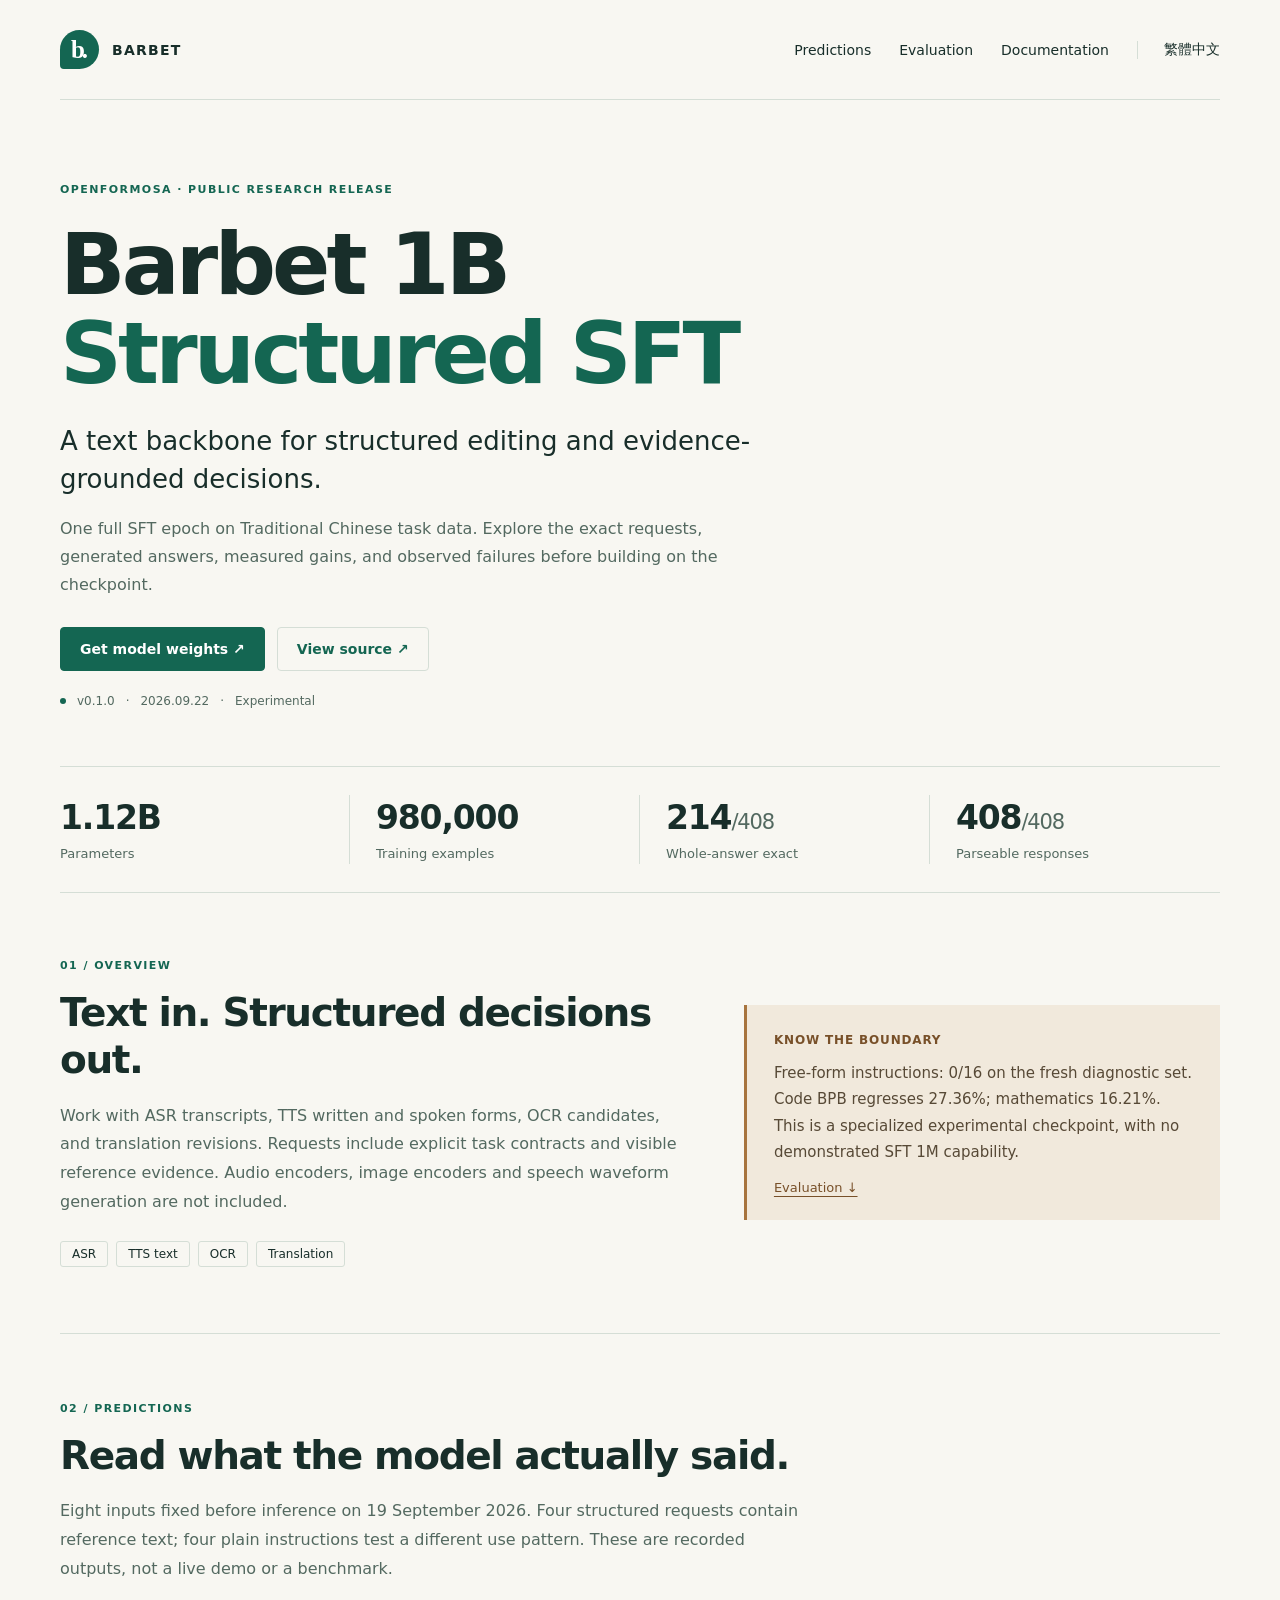
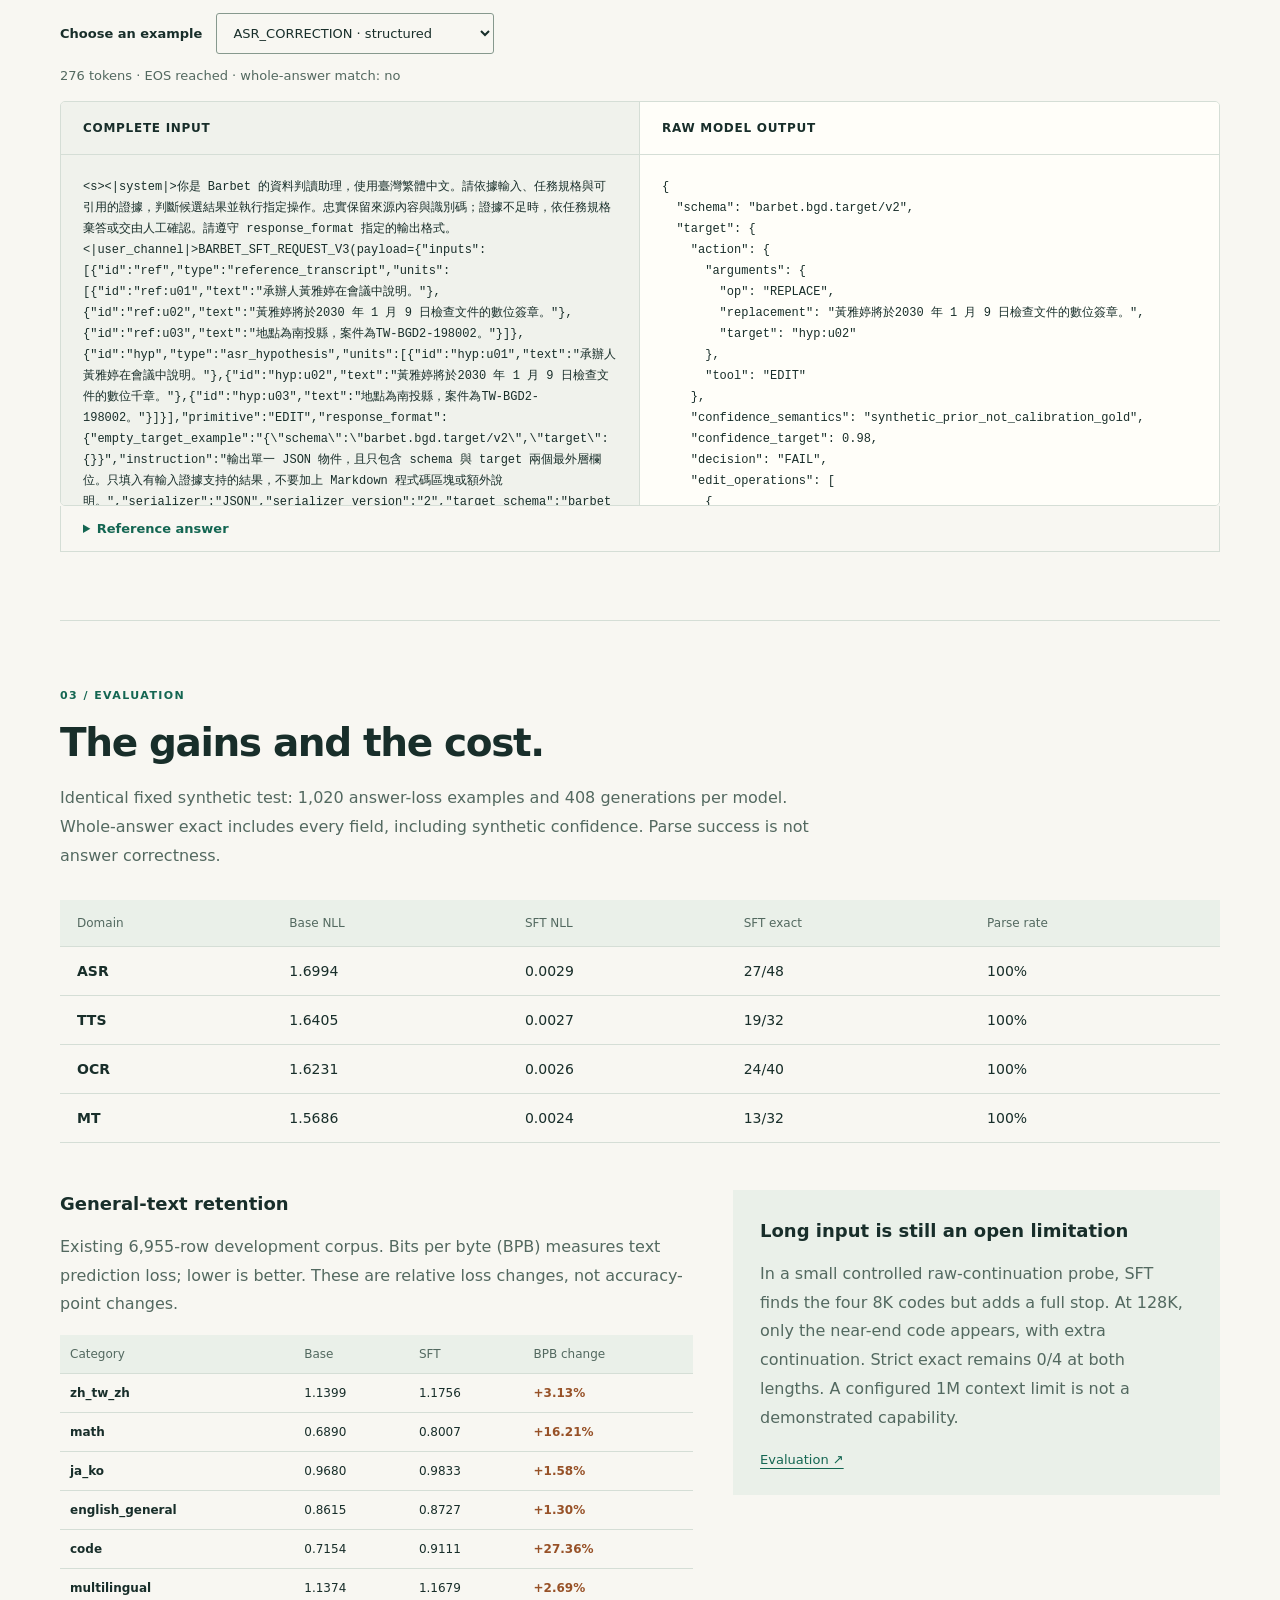
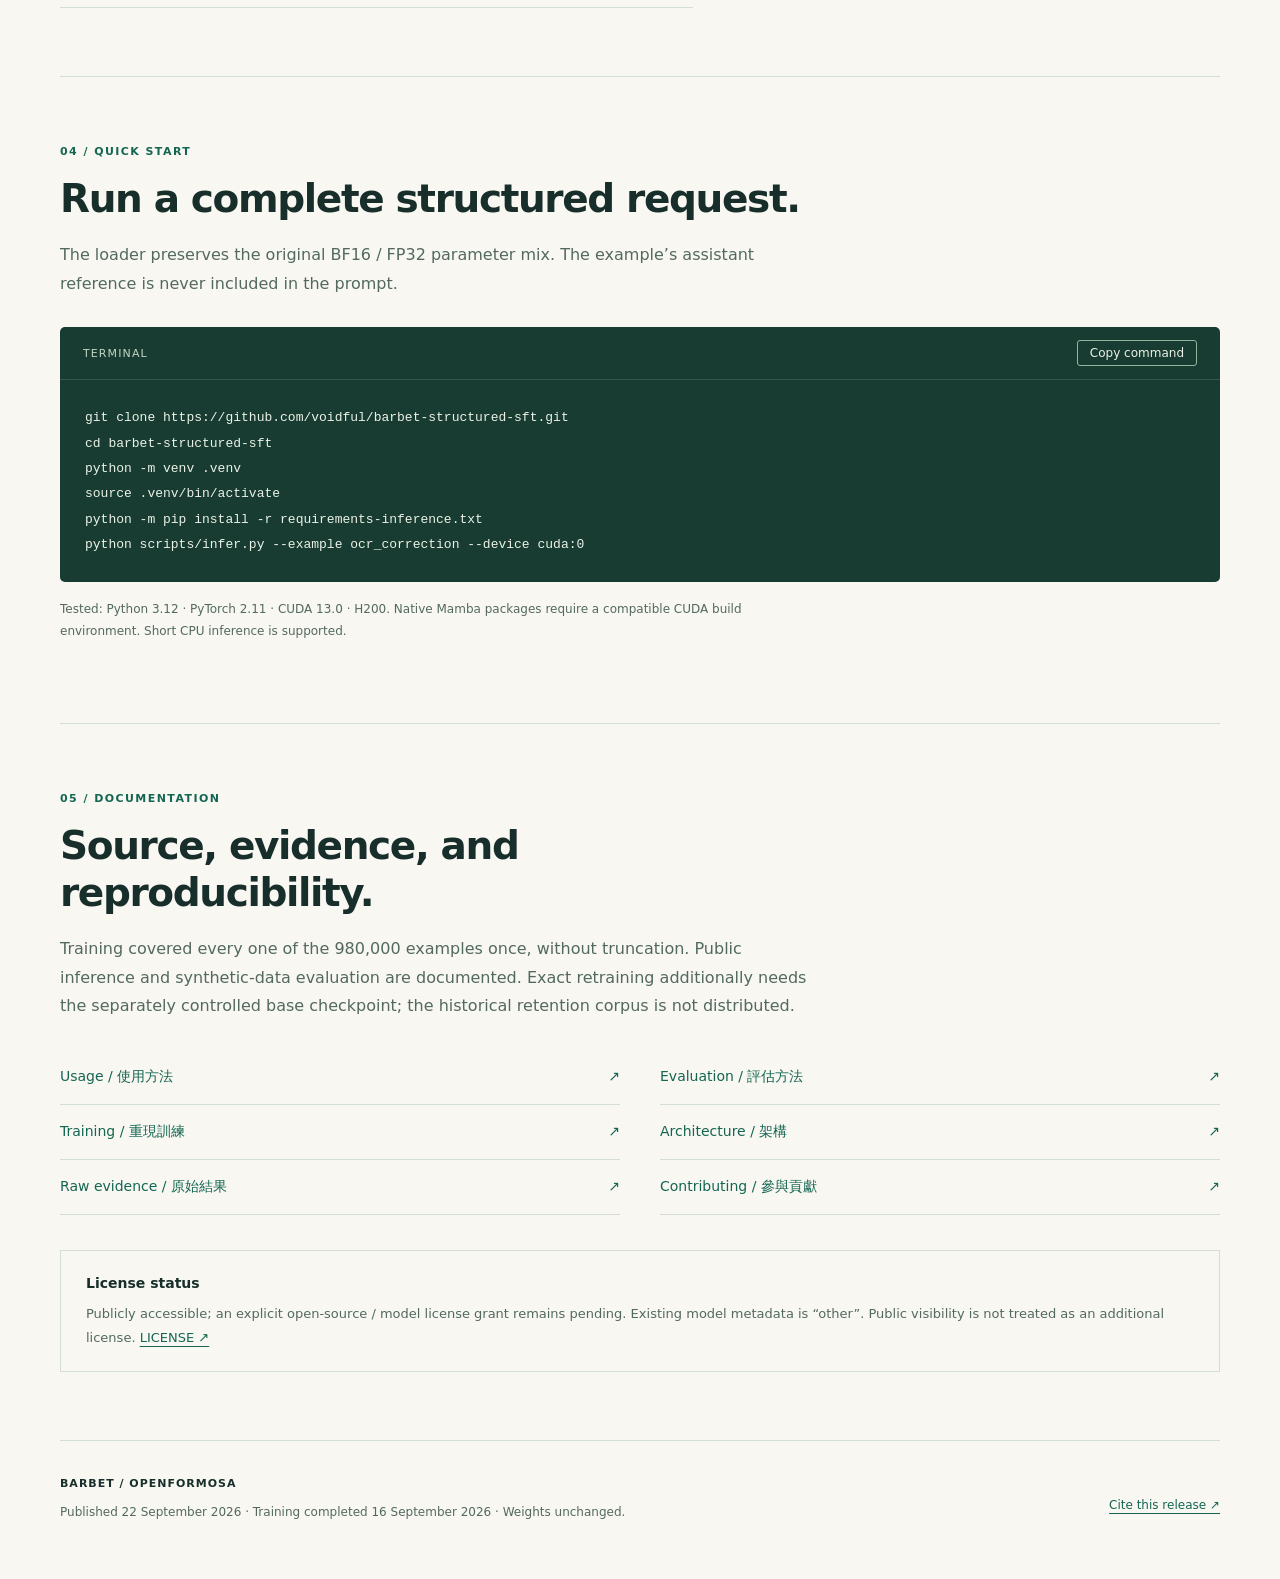
==== site/index.html @ 78b5739a "Publish Barbet 1B Structured SFT source, examples and documentation" ====
<!doctype html>
<html lang="en"><head><meta charset="utf-8"><meta name="viewport" content="width=device-width,initial-scale=1">
<title>Barbet 1B Structured SFT — OpenFormosa</title><meta name="description" content="A text backbone for structured editing and evidence-grounded decisions.">
<meta name="color-scheme" content="light"><link rel="icon" href="favicon.svg" type="image/svg+xml"><link rel="stylesheet" href="style.css">
<script src="data.js" defer></script><script src="app.js" defer></script></head><body data-language="en">
<a class="skip" href="#main">Skip to content</a><header><a class="brand" href="index.html"><span class="mark" aria-hidden="true">b.</span> BARBET</a>
<nav aria-label="Main"><a href="#examples">Predictions</a><a href="#evaluation">Evaluation</a><a href="#docs">Documentation</a><a class="language" href="zh.html">繁體中文</a></nav></header>
<main id="main"><section class="hero"><div class="eyebrow">OPENFORMOSA · PUBLIC RESEARCH RELEASE</div><h1>Barbet 1B<br><span>Structured SFT</span></h1><p class="subtitle">A text backbone for structured editing and evidence-grounded decisions.</p><p class="intro">One full SFT epoch on Traditional Chinese task data. Explore the exact requests, generated answers, measured gains, and observed failures before building on the checkpoint.</p><div class="actions"><a class="button primary" href="https://huggingface.co/OpenFormosa/barbet-1b-structured-sft">Get model weights ↗</a><a class="button" href="https://github.com/voidful/barbet-structured-sft">View source ↗</a></div><div class="release"><span class="dot"></span> v0.1.0 <span>·</span> 2026.09.22 <span>·</span> Experimental</div></section>
<section class="stats" aria-label="Model facts"><div><strong>1.12B</strong><span>Parameters</span></div><div><strong>980,000</strong><span>Training examples</span></div><div><strong>214<span>/408</span></strong><span>Whole-answer exact</span></div><div><strong>408<span>/408</span></strong><span>Parseable responses</span></div></section>
<section class="scope two"><div><div class="eyebrow">01 / Overview</div><h2>Text in. Structured decisions out.</h2><p>Work with ASR transcripts, TTS written and spoken forms, OCR candidates, and translation revisions. Requests include explicit task contracts and visible reference evidence. Audio encoders, image encoders and speech waveform generation are not included.</p><div class="tags"><span>ASR</span><span>TTS text</span><span>OCR</span><span>Translation</span></div></div><aside class="limits"><span class="small-label">Know the boundary</span><p>Free-form instructions: 0/16 on the fresh diagnostic set. Code BPB regresses 27.36%; mathematics 16.21%. This is a specialized experimental checkpoint, with no demonstrated SFT 1M capability.</p><a href="#evaluation">Evaluation ↓</a></aside></section>
<section id="examples"><div class="section-heading"><div class="eyebrow">02 / Predictions</div><h2>Read what the model actually said.</h2><p>Eight inputs fixed before inference on 19 September 2026. Four structured requests contain reference text; four plain instructions test a different use pattern. These are recorded outputs, not a live demo or a benchmark.</p></div><div class="example-controls"><label for="example-select">Choose an example</label><select id="example-select"><option value="0">ASR_CORRECTION · structured</option><option value="1">TTS_SPOKEN_FORM · structured</option><option value="2">OCR_CORRECTION · structured</option><option value="3">MT_POST_EDIT · structured</option><option value="4">ASR_natural · plain instruction</option><option value="5">TTS_natural · plain instruction</option><option value="6">OCR_natural · plain instruction</option><option value="7">MT_natural · plain instruction</option></select><p id="example-meta" aria-live="polite"></p></div><div class="example-grid"><div class="input-pane"><h3>Complete input</h3><pre id="example-input" tabindex="0"></pre></div><div class="output-pane"><h3>Raw model output</h3><pre id="example-output" tabindex="0"></pre></div></div><details class="reference"><summary>Reference answer</summary><pre id="example-reference"></pre></details><noscript>Enable JavaScript to browse the recorded examples, or <a href="https://github.com/voidful/barbet-structured-sft/blob/main/reports/predictions_20260919.json">read the raw records</a>.</noscript></section>
<section id="evaluation"><div class="section-heading"><div class="eyebrow">03 / Evaluation</div><h2>The gains and the cost.</h2><p>Identical fixed synthetic test: 1,020 answer-loss examples and 408 generations per model. Whole-answer exact includes every field, including synthetic confidence. Parse success is not answer correctness.</p></div><div class="table-scroll" tabindex="0" role="region" aria-label="Structured evaluation"><table><thead><tr><th>Domain</th><th>Base NLL</th><th>SFT NLL</th><th>SFT exact</th><th>Parse rate</th></tr></thead><tbody><tr><th scope="row">ASR</th><td>1.6994</td><td>0.0029</td><td>27/48</td><td>100%</td></tr><tr><th scope="row">TTS</th><td>1.6405</td><td>0.0027</td><td>19/32</td><td>100%</td></tr><tr><th scope="row">OCR</th><td>1.6231</td><td>0.0026</td><td>24/40</td><td>100%</td></tr><tr><th scope="row">MT</th><td>1.5686</td><td>0.0024</td><td>13/32</td><td>100%</td></tr></tbody></table></div><div class="two eval-notes"><div><h3>General-text retention</h3><p>Existing 6,955-row development corpus. Bits per byte (BPB) measures text prediction loss; lower is better. These are relative loss changes, not accuracy-point changes.</p><div class="table-scroll" tabindex="0" role="region" aria-label="Retention evaluation"><table><thead><tr><th>Category</th><th>Base</th><th>SFT</th><th>BPB change</th></tr></thead><tbody><tr><th scope="row">zh_tw_zh</th><td>1.1399</td><td>1.1756</td><td class="regression">+3.13%</td></tr><tr><th scope="row">math</th><td>0.6890</td><td>0.8007</td><td class="regression">+16.21%</td></tr><tr><th scope="row">ja_ko</th><td>0.9680</td><td>0.9833</td><td class="regression">+1.58%</td></tr><tr><th scope="row">english_general</th><td>0.8615</td><td>0.8727</td><td class="regression">+1.30%</td></tr><tr><th scope="row">code</th><td>0.7154</td><td>0.9111</td><td class="regression">+27.36%</td></tr><tr><th scope="row">multilingual</th><td>1.1374</td><td>1.1679</td><td class="regression">+2.69%</td></tr></tbody></table></div></div><aside class="long-note"><h3>Long input is still an open limitation</h3><p>In a small controlled raw-continuation probe, SFT finds the four 8K codes but adds a full stop. At 128K, only the near-end code appears, with extra continuation. Strict exact remains 0/4 at both lengths. A configured 1M context limit is not a demonstrated capability.</p><a href="https://github.com/voidful/barbet-structured-sft/blob/main/docs/evaluation.md">Evaluation ↗</a></aside></div></section>
<section id="quickstart"><div class="section-heading"><div class="eyebrow">04 / Quick start</div><h2>Run a complete structured request.</h2><p>The loader preserves the original BF16 / FP32 parameter mix. The example’s assistant reference is never included in the prompt.</p></div><div class="codebox"><div class="codebar"><span>TERMINAL</span><button id="copy-command" type="button">Copy command</button></div><pre id="quick-command" tabindex="0">git clone https://github.com/voidful/barbet-structured-sft.git
cd barbet-structured-sft
python -m venv .venv
source .venv/bin/activate
python -m pip install -r requirements-inference.txt
python scripts/infer.py --example ocr_correction --device cuda:0</pre></div><p class="environment">Tested: Python 3.12 · PyTorch 2.11 · CUDA 13.0 · H200. Native Mamba packages require a compatible CUDA build environment. Short CPU inference is supported.</p></section>
<section id="docs"><div class="section-heading"><div class="eyebrow">05 / Documentation</div><h2>Source, evidence, and reproducibility.</h2><p>Training covered every one of the 980,000 examples once, without truncation. Public inference and synthetic-data evaluation are documented. Exact retraining additionally needs the separately controlled base checkpoint; the historical retention corpus is not distributed.</p></div><div class="docgrid"><a class="doclink" href="https://github.com/voidful/barbet-structured-sft/blob/main/docs/usage.md"><span>Usage / 使用方法</span><span aria-hidden="true">↗</span></a><a class="doclink" href="https://github.com/voidful/barbet-structured-sft/blob/main/docs/evaluation.md"><span>Evaluation / 評估方法</span><span aria-hidden="true">↗</span></a><a class="doclink" href="https://github.com/voidful/barbet-structured-sft/blob/main/docs/reproducing.md"><span>Training / 重現訓練</span><span aria-hidden="true">↗</span></a><a class="doclink" href="https://github.com/voidful/barbet-structured-sft/blob/main/docs/architecture.md"><span>Architecture / 架構</span><span aria-hidden="true">↗</span></a><a class="doclink" href="https://github.com/voidful/barbet-structured-sft/blob/main/reports/evaluation_summary.json"><span>Raw evidence / 原始結果</span><span aria-hidden="true">↗</span></a><a class="doclink" href="https://github.com/voidful/barbet-structured-sft/blob/main/CONTRIBUTING.md"><span>Contributing / 參與貢獻</span><span aria-hidden="true">↗</span></a></div><div class="license-note"><h3>License status</h3><p>Publicly accessible; an explicit open-source / model license grant remains pending. Existing model metadata is “other”. Public visibility is not treated as an additional license. <a href="https://github.com/voidful/barbet-structured-sft/blob/main/LICENSE">LICENSE ↗</a></p></div></section></main>
<footer><div><span class="brand">BARBET / OPENFORMOSA</span><p>Published 22 September 2026 · Training completed 16 September 2026 · Weights unchanged.</p></div><a href="https://github.com/voidful/barbet-structured-sft/blob/main/CITATION.cff">Cite this release ↗</a></footer></body></html>
---- site/style.css ----
:root{--ink:#182e2a;--muted:#536960;--paper:#f8f7f2;--accent:#146652;--line:#d5ded6;--soft:#eaf0e9;--warn:#785029;--warm:#f1e9dc;font-family:Inter,ui-sans-serif,system-ui,-apple-system,BlinkMacSystemFont,"Segoe UI","Noto Sans TC",sans-serif;color:var(--ink);background:var(--paper);font-synthesis:none;scroll-behavior:smooth}
*{box-sizing:border-box}body{margin:0}a{color:var(--accent);text-underline-offset:4px}a:hover{text-decoration-thickness:2px}button,select{font:inherit}button,select,a{touch-action:manipulation}a:focus-visible,button:focus-visible,select:focus-visible,summary:focus-visible,pre:focus-visible,.table-scroll:focus-visible{outline:3px solid #bc7832;outline-offset:5px}.skip{position:absolute;top:-60px;left:20px;background:var(--ink);color:white;padding:12px;z-index:9}.skip:focus{top:8px}header,main,footer{width:min(1160px,calc(100% - 80px));margin:auto}header{height:100px;display:flex;align-items:center;justify-content:space-between;border-bottom:1px solid var(--line);gap:24px}.brand{font-weight:800;letter-spacing:.09em;display:inline-flex;align-items:center;gap:13px;color:var(--ink);text-decoration:none;font-size:14px}.mark{display:inline-grid;place-items:center;width:39px;height:39px;background:var(--accent);border-radius:50% 50% 50% 10%;color:white;font:700 25px Georgia,serif;letter-spacing:-3px;padding-right:3px}nav{display:flex;align-items:center;gap:28px;font-size:14px}nav a{color:var(--ink);text-decoration:none}.language{border-left:1px solid var(--line);padding-left:26px}.hero{padding:83px 0 58px;max-width:880px}.eyebrow{color:var(--accent);font-size:11px;font-weight:750;letter-spacing:.13em;text-transform:uppercase}h1{font-size:clamp(48px,6.8vw,86px);font-weight:600;line-height:1.03;letter-spacing:-.045em;margin:24px 0 26px}h1 span{color:var(--accent)}.subtitle{font-size:clamp(20px,2.5vw,26px);line-height:1.45;margin:0 0 14px;max-width:770px}.intro{color:var(--muted);max-width:670px;line-height:1.75;font-size:16px}.actions{display:flex;gap:12px;margin:28px 0 23px;flex-wrap:wrap}.button{display:inline-block;padding:13px 19px;border:1px solid var(--line);border-radius:4px;font-size:14px;font-weight:600;text-decoration:none}.button.primary{background:var(--accent);color:white;border-color:var(--accent)}.button:hover{border-color:var(--accent);box-shadow:0 2px 0 var(--accent)}.release{display:flex;gap:11px;align-items:center;color:var(--muted);font-size:12px}.dot{height:6px;width:6px;background:var(--accent);border-radius:50%}.stats{display:grid;grid-template-columns:repeat(4,1fr);border-top:1px solid var(--line);border-bottom:1px solid var(--line);padding:28px 0}.stats>div{display:flex;flex-direction:column;gap:9px;padding:3px 26px;border-right:1px solid var(--line)}.stats>div:first-child{padding-left:0}.stats>div:last-child{border:0}.stats strong{font-size:33px;letter-spacing:-.035em;font-weight:600}.stats strong span{font-size:21px;color:var(--muted);font-weight:400}.stats>div>span{font-size:13px;color:var(--muted)}section[id]{scroll-margin-top:28px;padding:68px 0;border-top:1px solid var(--line)}.scope{padding:66px 0}.two{display:grid;grid-template-columns:1.3fr 1fr;gap:65px}.scope p,.section-heading p,.eval-notes p{line-height:1.8;color:var(--muted)}h2{font-size:clamp(28px,3.2vw,39px);font-weight:570;letter-spacing:-.035em;line-height:1.22;margin:17px 0 18px}h3{font-size:18px;font-weight:600;line-height:1.5;margin:0 0 15px}.tags{display:flex;flex-wrap:wrap;gap:8px;margin-top:24px}.tags span{border:1px solid var(--line);padding:5px 11px;font-size:12px;border-radius:3px}.limits{align-self:center;background:var(--warm);border-left:3px solid #a7743e;padding:24px 27px}.limits .small-label{font-size:12px;font-weight:750;text-transform:uppercase;letter-spacing:.07em;color:var(--warn)}.limits p{font-size:15px;color:#574936;line-height:1.75;margin:12px 0}.limits a{font-size:13px;color:var(--warn)}.section-heading{max-width:750px;margin-bottom:29px}.example-controls{display:flex;align-items:center;gap:14px;flex-wrap:wrap;margin:24px 0 18px}.example-controls label{font-size:13px;font-weight:650}.example-controls select{max-width:100%;background:var(--paper);border:1px solid #87998e;padding:11px 36px 11px 12px;border-radius:3px;color:var(--ink);font-size:13px}.example-controls p{flex-basis:100%;font-size:13px;color:var(--muted);margin:0}.example-grid{display:grid;grid-template-columns:1fr 1fr;border:1px solid var(--line);border-radius:5px;overflow:hidden}.example-grid h3{font-size:12px;letter-spacing:.06em;text-transform:uppercase;padding:17px 22px;margin:0;border-bottom:1px solid var(--line)}.input-pane{background:#f0f2ec;border-right:1px solid var(--line)}.output-pane{background:#fffef9}.example-grid pre{margin:0;padding:22px;height:350px;overflow:auto;white-space:pre-wrap;overflow-wrap:anywhere;font:12px/1.75 ui-monospace,SFMono-Regular,Consolas,monospace}.reference{border:1px solid var(--line);border-top:0;padding:15px 22px;font-size:13px}.reference summary{cursor:pointer;color:var(--accent);font-weight:600}.reference pre{white-space:pre-wrap;overflow-wrap:anywhere;font:12px/1.7 ui-monospace,monospace;max-height:340px;overflow:auto}.table-scroll{max-width:100%;overflow:auto}table{border-collapse:collapse;width:100%;text-align:left;font-size:14px;white-space:nowrap}th,td{padding:16px 17px;border-bottom:1px solid var(--line)}thead th{font-weight:500;color:var(--muted);font-size:12px;background:var(--soft)}tbody th{font-weight:600}td{font-variant-numeric:tabular-nums}.eval-notes{margin-top:47px;gap:40px;grid-template-columns:1.3fr 1fr}.eval-notes table{font-size:12px}.eval-notes th,.eval-notes td{padding:12px 10px}.regression{color:#975127;font-weight:600}.long-note{background:var(--soft);padding:27px;align-self:start}.long-note a{font-size:13px}.codebox{background:#183c31;color:#ebf2e8;border-radius:5px;overflow:hidden}.codebar{padding:13px 23px;border-bottom:1px solid #365749;display:flex;justify-content:space-between;align-items:center;font-size:11px;letter-spacing:.1em;color:#c3d5c6}.codebar button{background:transparent;border:1px solid #93b59d;color:#ebf2e8;padding:5px 12px;letter-spacing:0;border-radius:3px;cursor:pointer;font-size:12px}.codebox pre{overflow:auto;padding:25px;margin:0;font:13px/1.95 ui-monospace,SFMono-Regular,Consolas,monospace}.environment{font-size:12px;color:var(--muted);line-height:1.8;max-width:760px;margin-top:17px}.docgrid{display:grid;grid-template-columns:1fr 1fr;gap:0 40px}.doclink{display:flex;justify-content:space-between;padding:18px 0;border-bottom:1px solid var(--line);font-size:14px;text-decoration:none}.doclink:hover{color:var(--ink)}.license-note{margin-top:35px;border:1px solid var(--line);padding:22px 25px}.license-note h3{font-size:14px;margin-bottom:8px}.license-note p{margin:0;color:var(--muted);font-size:13px;line-height:1.8}footer{padding:35px 0 45px;border-top:1px solid var(--line);display:flex;justify-content:space-between;gap:20px;align-items:center;font-size:12px}footer p{color:var(--muted);line-height:1.7}footer .brand{font-size:11px}
@media(max-width:760px){header,main,footer{width:calc(100% - 36px)}header{height:auto;min-height:82px;flex-wrap:wrap;padding:20px 0;gap:18px}nav{gap:18px;font-size:12px;flex-wrap:wrap}.language{padding-left:16px}.hero{padding:52px 0 38px}h1{font-size:54px}.stats{grid-template-columns:1fr 1fr;row-gap:25px;padding:24px 0}.stats>div{padding-left:18px}.stats>div:nth-child(odd){padding-left:0}.stats>div:nth-child(2){border:0}.stats strong{font-size:29px}.two,.eval-notes{grid-template-columns:1fr;gap:27px}.scope{padding:44px 0}section[id]{padding:44px 0}.example-grid{grid-template-columns:1fr}.input-pane{border-right:0;border-bottom:1px solid var(--line)}.example-grid pre{height:250px;padding:17px}.example-controls select{width:100%}.docgrid{grid-template-columns:1fr}.codebox pre{font-size:12px;padding:18px}footer{align-items:flex-start;flex-direction:column}.eval-notes{margin-top:32px}th,td{padding:13px 14px}}
@media(prefers-reduced-motion:reduce){:root{scroll-behavior:auto}}
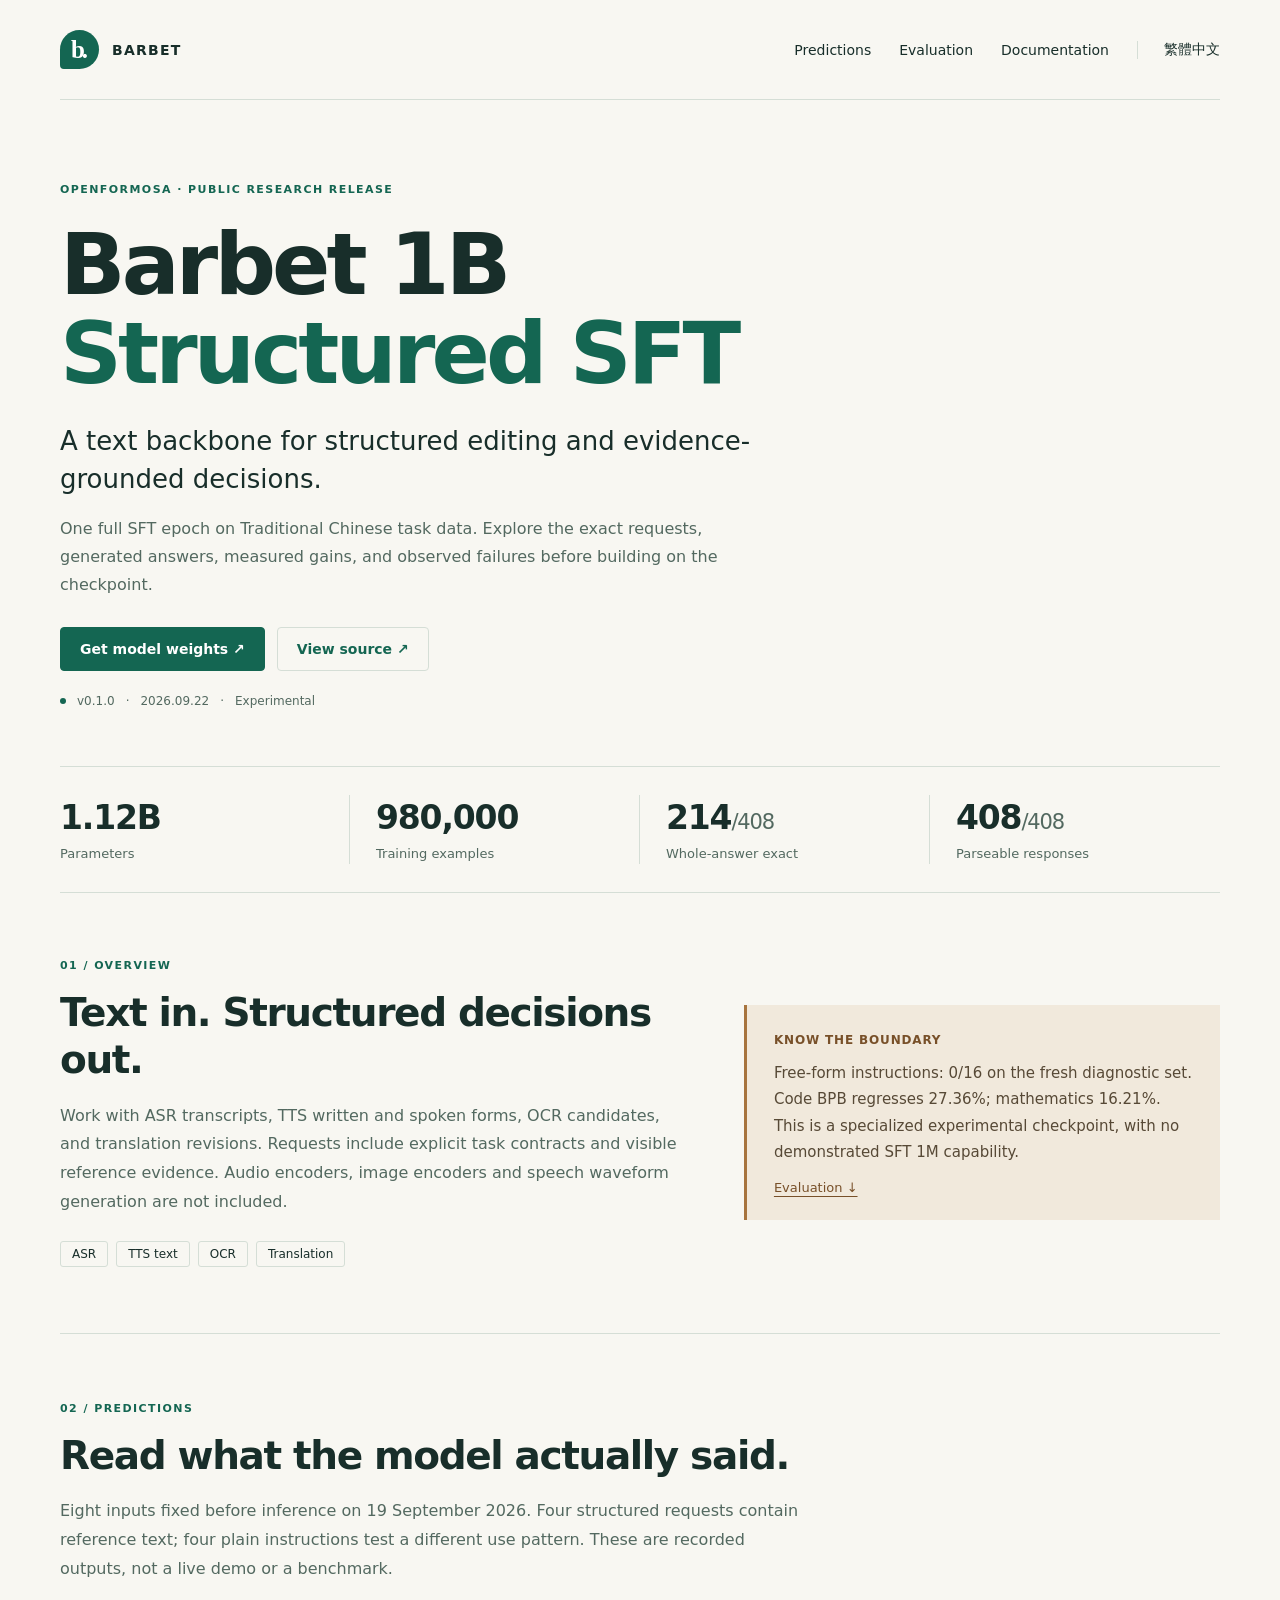
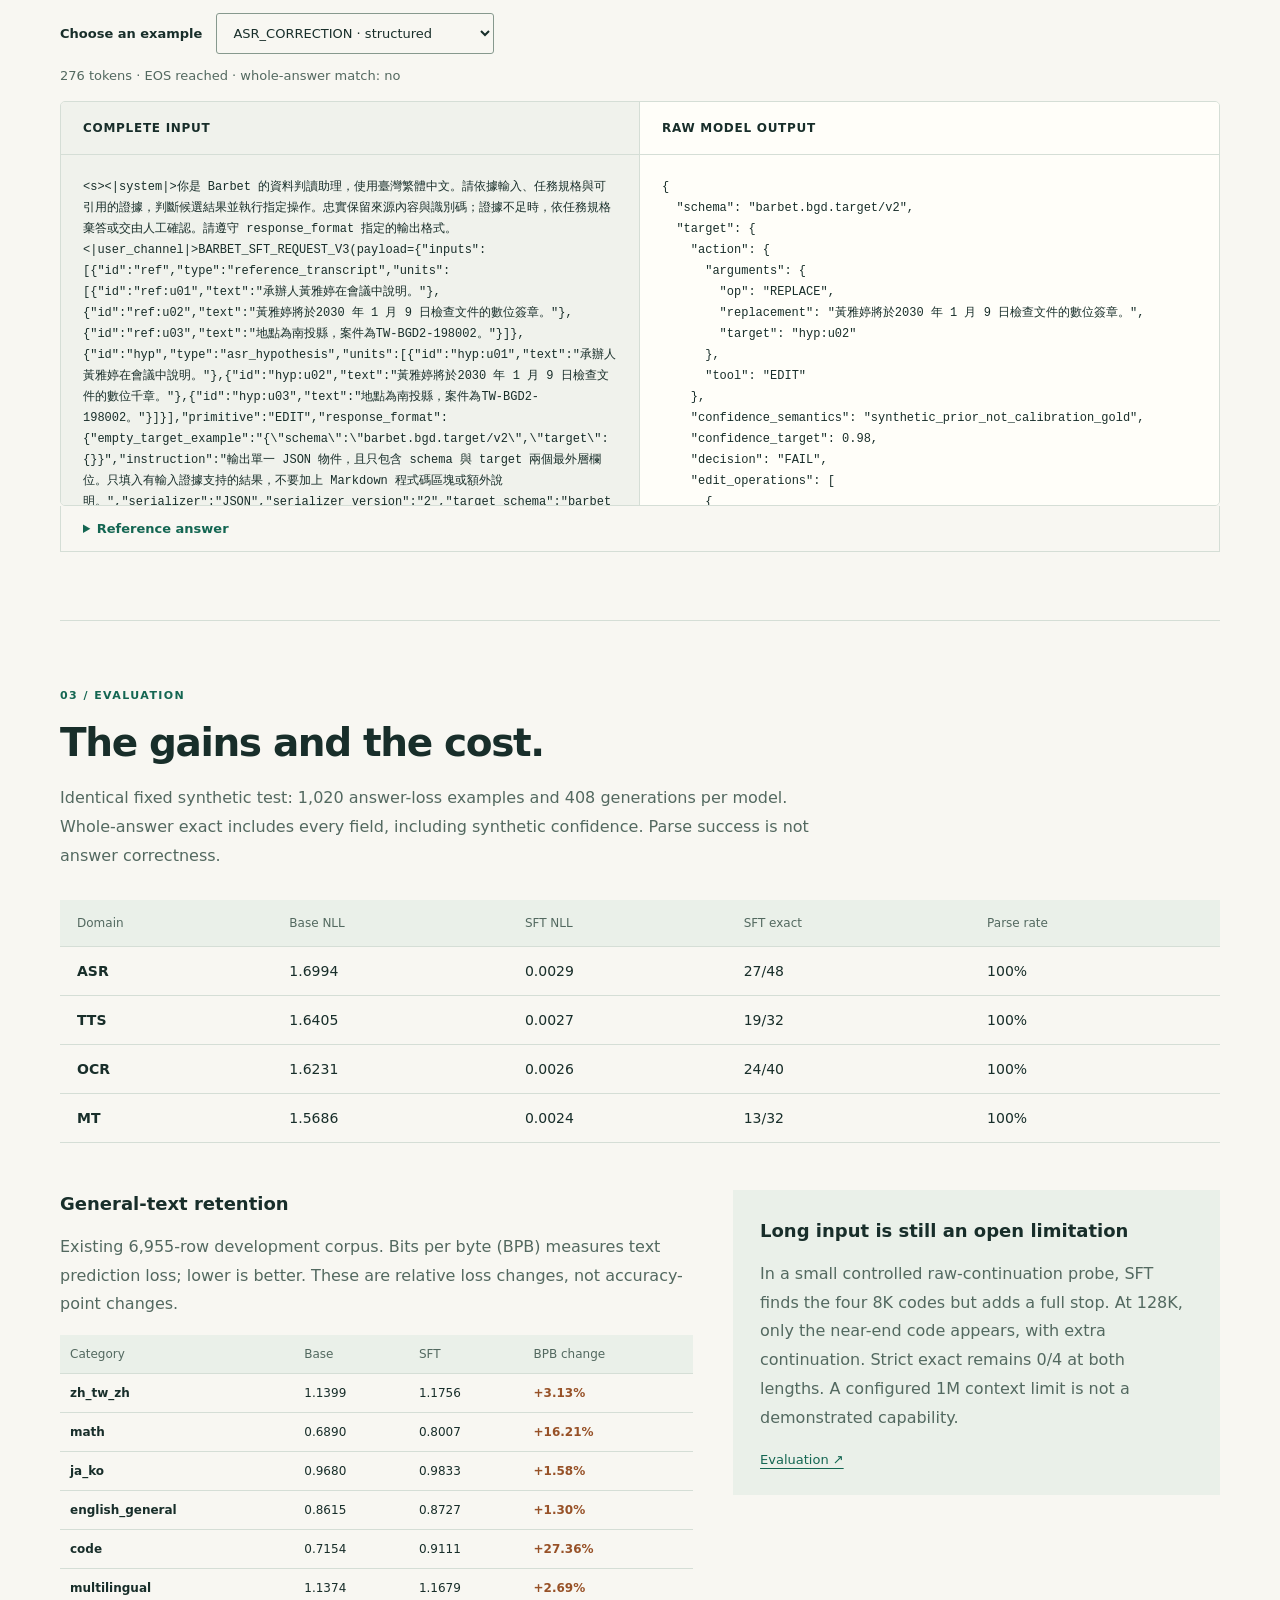
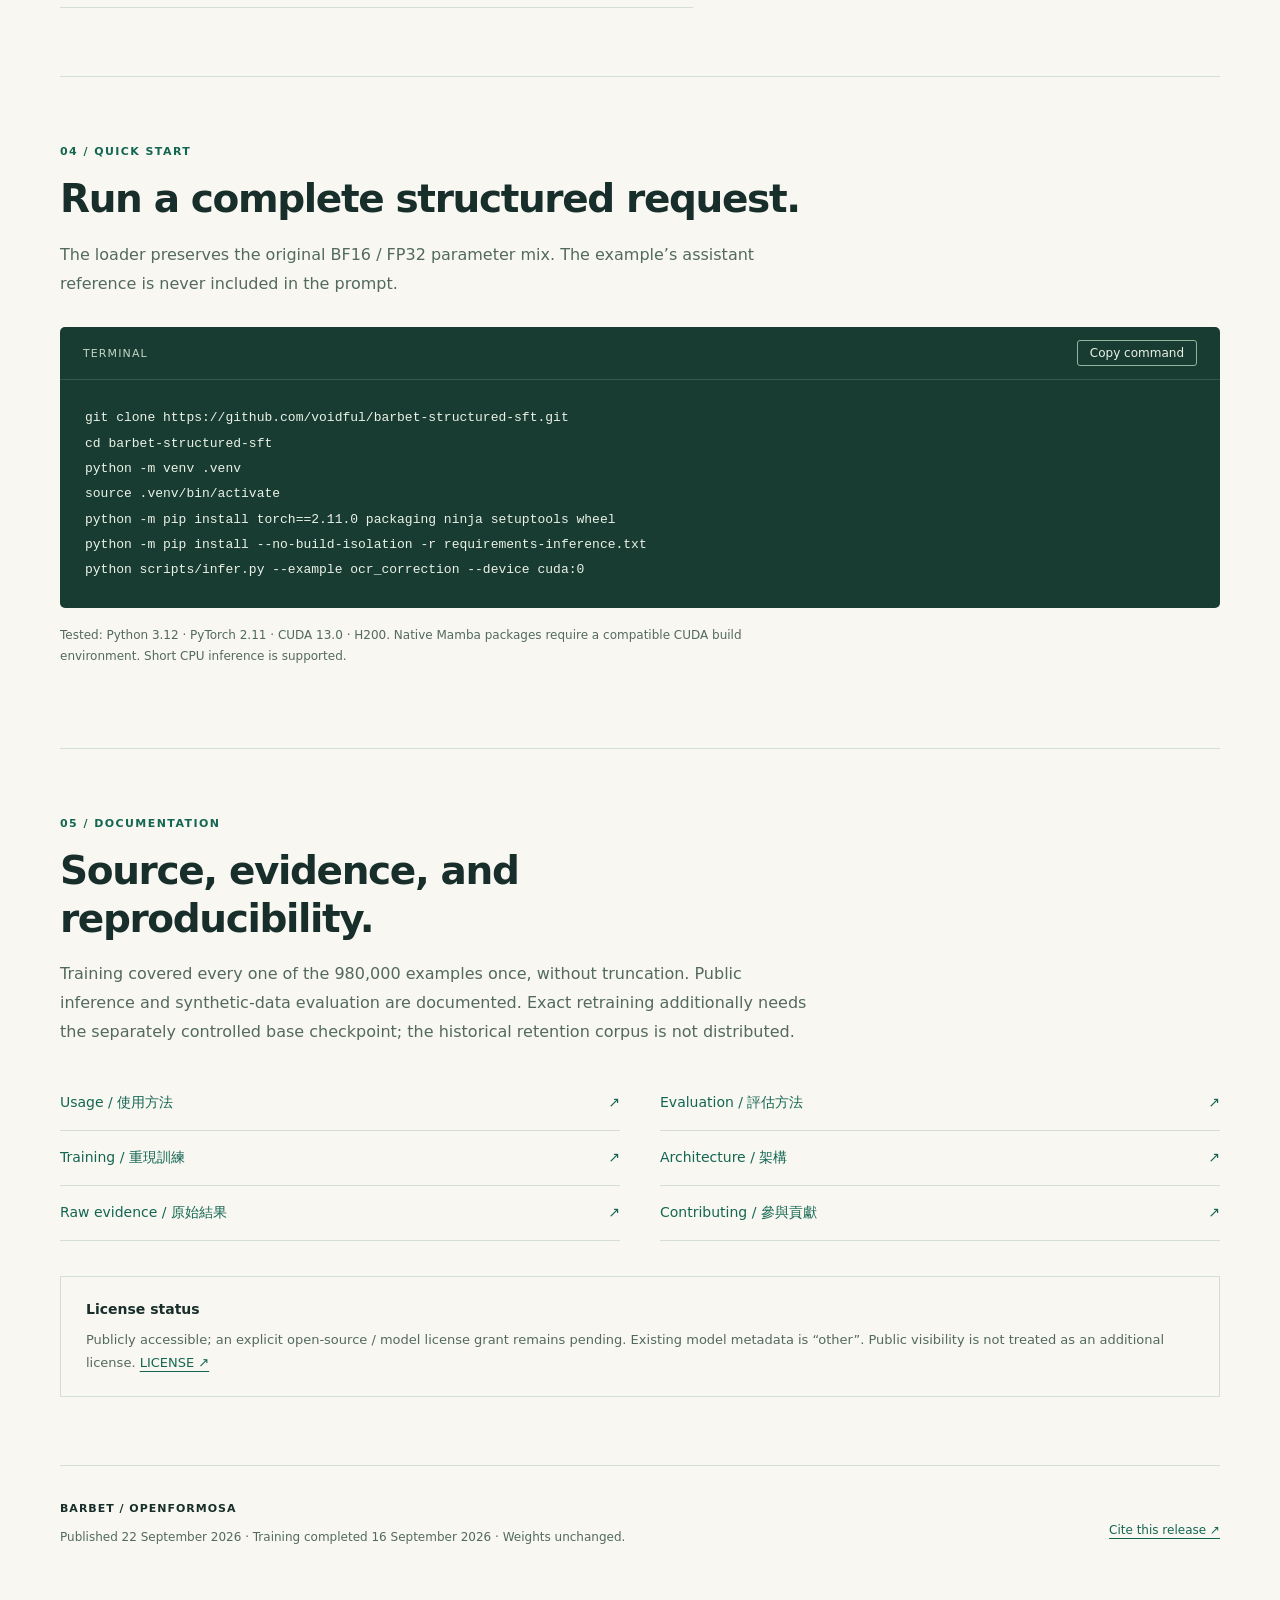
==== commit fbeead9b: "Publish Barbet 1B Structured SFT source, examples and documentation" ====
--- a/site/index.html
+++ b/site/index.html
@@ -14,7 +14,8 @@
 cd barbet-structured-sft
 python -m venv .venv
 source .venv/bin/activate
-python -m pip install -r requirements-inference.txt
+python -m pip install torch==2.11.0 packaging ninja setuptools wheel
+python -m pip install --no-build-isolation -r requirements-inference.txt
 python scripts/infer.py --example ocr_correction --device cuda:0</pre></div><p class="environment">Tested: Python 3.12 · PyTorch 2.11 · CUDA 13.0 · H200. Native Mamba packages require a compatible CUDA build environment. Short CPU inference is supported.</p></section>
 <section id="docs"><div class="section-heading"><div class="eyebrow">05 / Documentation</div><h2>Source, evidence, and reproducibility.</h2><p>Training covered every one of the 980,000 examples once, without truncation. Public inference and synthetic-data evaluation are documented. Exact retraining additionally needs the separately controlled base checkpoint; the historical retention corpus is not distributed.</p></div><div class="docgrid"><a class="doclink" href="https://github.com/voidful/barbet-structured-sft/blob/main/docs/usage.md"><span>Usage / 使用方法</span><span aria-hidden="true">↗</span></a><a class="doclink" href="https://github.com/voidful/barbet-structured-sft/blob/main/docs/evaluation.md"><span>Evaluation / 評估方法</span><span aria-hidden="true">↗</span></a><a class="doclink" href="https://github.com/voidful/barbet-structured-sft/blob/main/docs/reproducing.md"><span>Training / 重現訓練</span><span aria-hidden="true">↗</span></a><a class="doclink" href="https://github.com/voidful/barbet-structured-sft/blob/main/docs/architecture.md"><span>Architecture / 架構</span><span aria-hidden="true">↗</span></a><a class="doclink" href="https://github.com/voidful/barbet-structured-sft/blob/main/reports/evaluation_summary.json"><span>Raw evidence / 原始結果</span><span aria-hidden="true">↗</span></a><a class="doclink" href="https://github.com/voidful/barbet-structured-sft/blob/main/CONTRIBUTING.md"><span>Contributing / 參與貢獻</span><span aria-hidden="true">↗</span></a></div><div class="license-note"><h3>License status</h3><p>Publicly accessible; an explicit open-source / model license grant remains pending. Existing model metadata is “other”. Public visibility is not treated as an additional license. <a href="https://github.com/voidful/barbet-structured-sft/blob/main/LICENSE">LICENSE ↗</a></p></div></section></main>
 <footer><div><span class="brand">BARBET / OPENFORMOSA</span><p>Published 22 September 2026 · Training completed 16 September 2026 · Weights unchanged.</p></div><a href="https://github.com/voidful/barbet-structured-sft/blob/main/CITATION.cff">Cite this release ↗</a></footer></body></html>
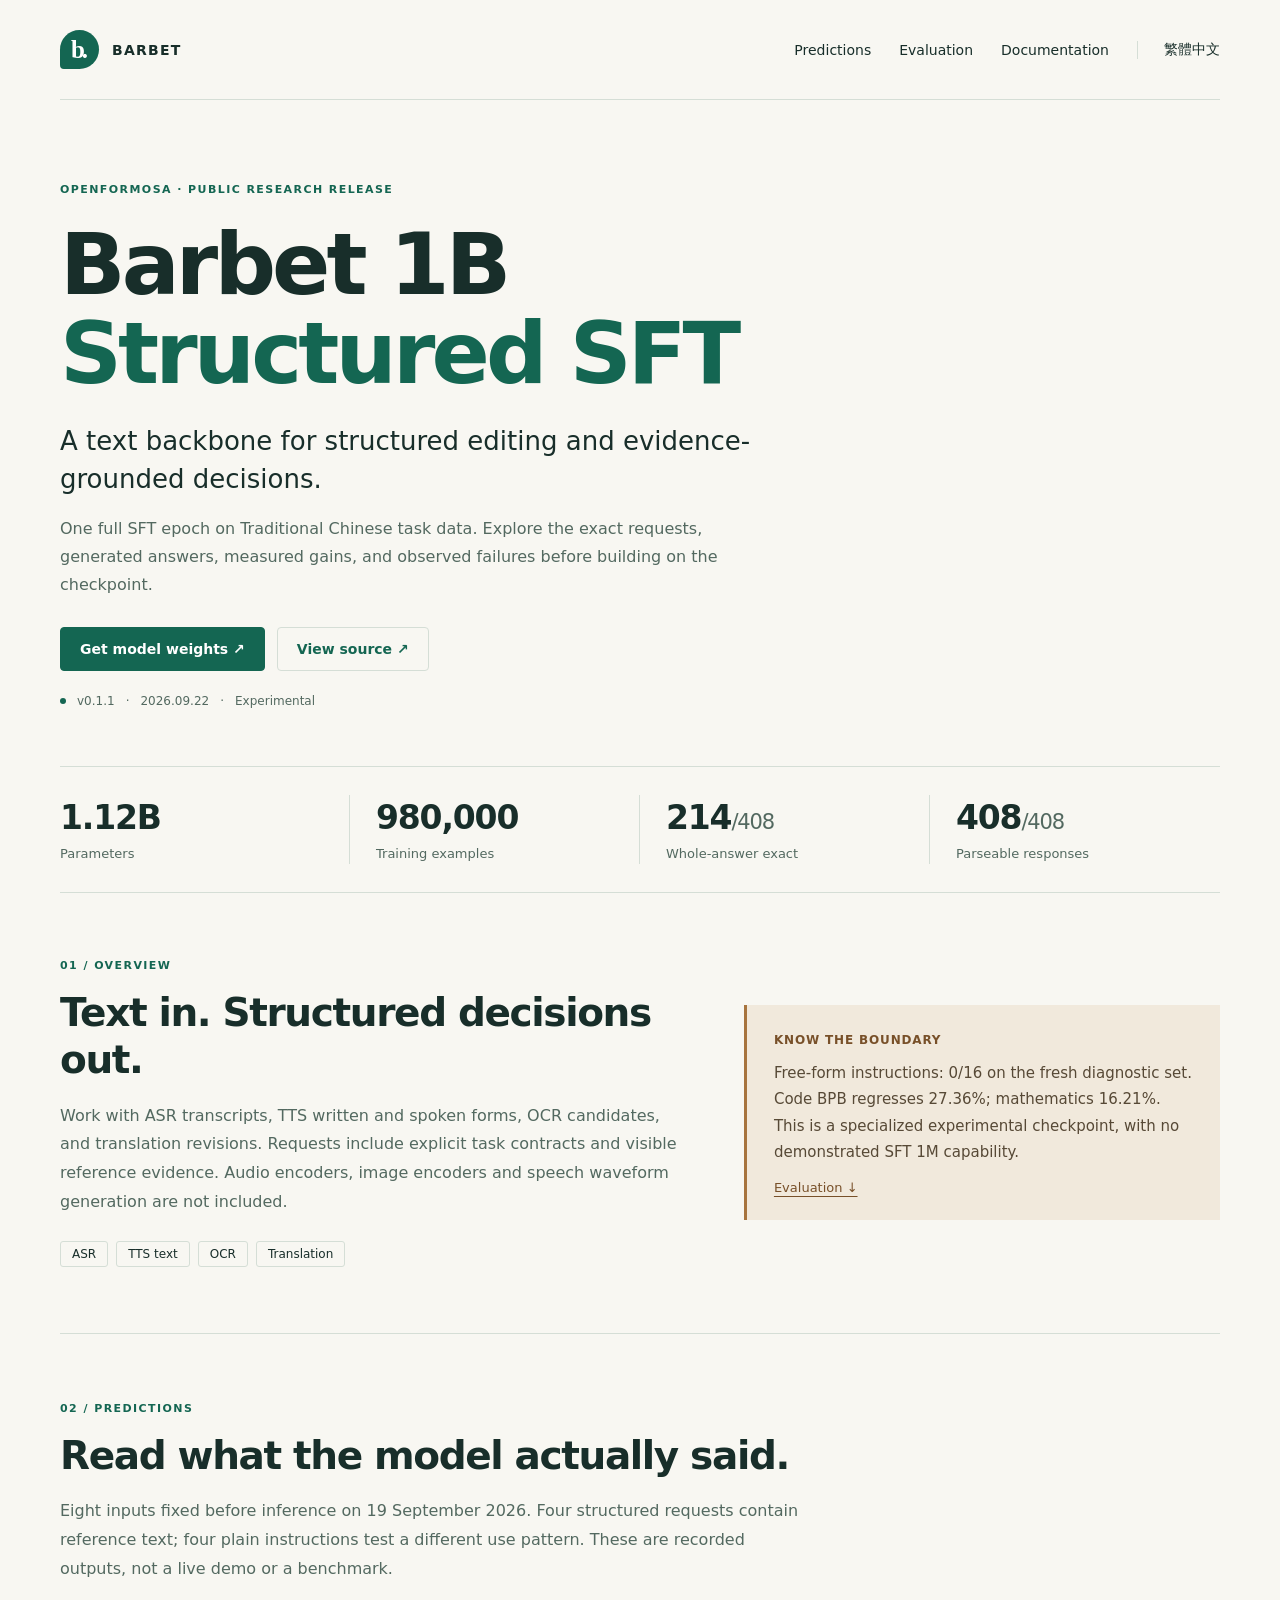
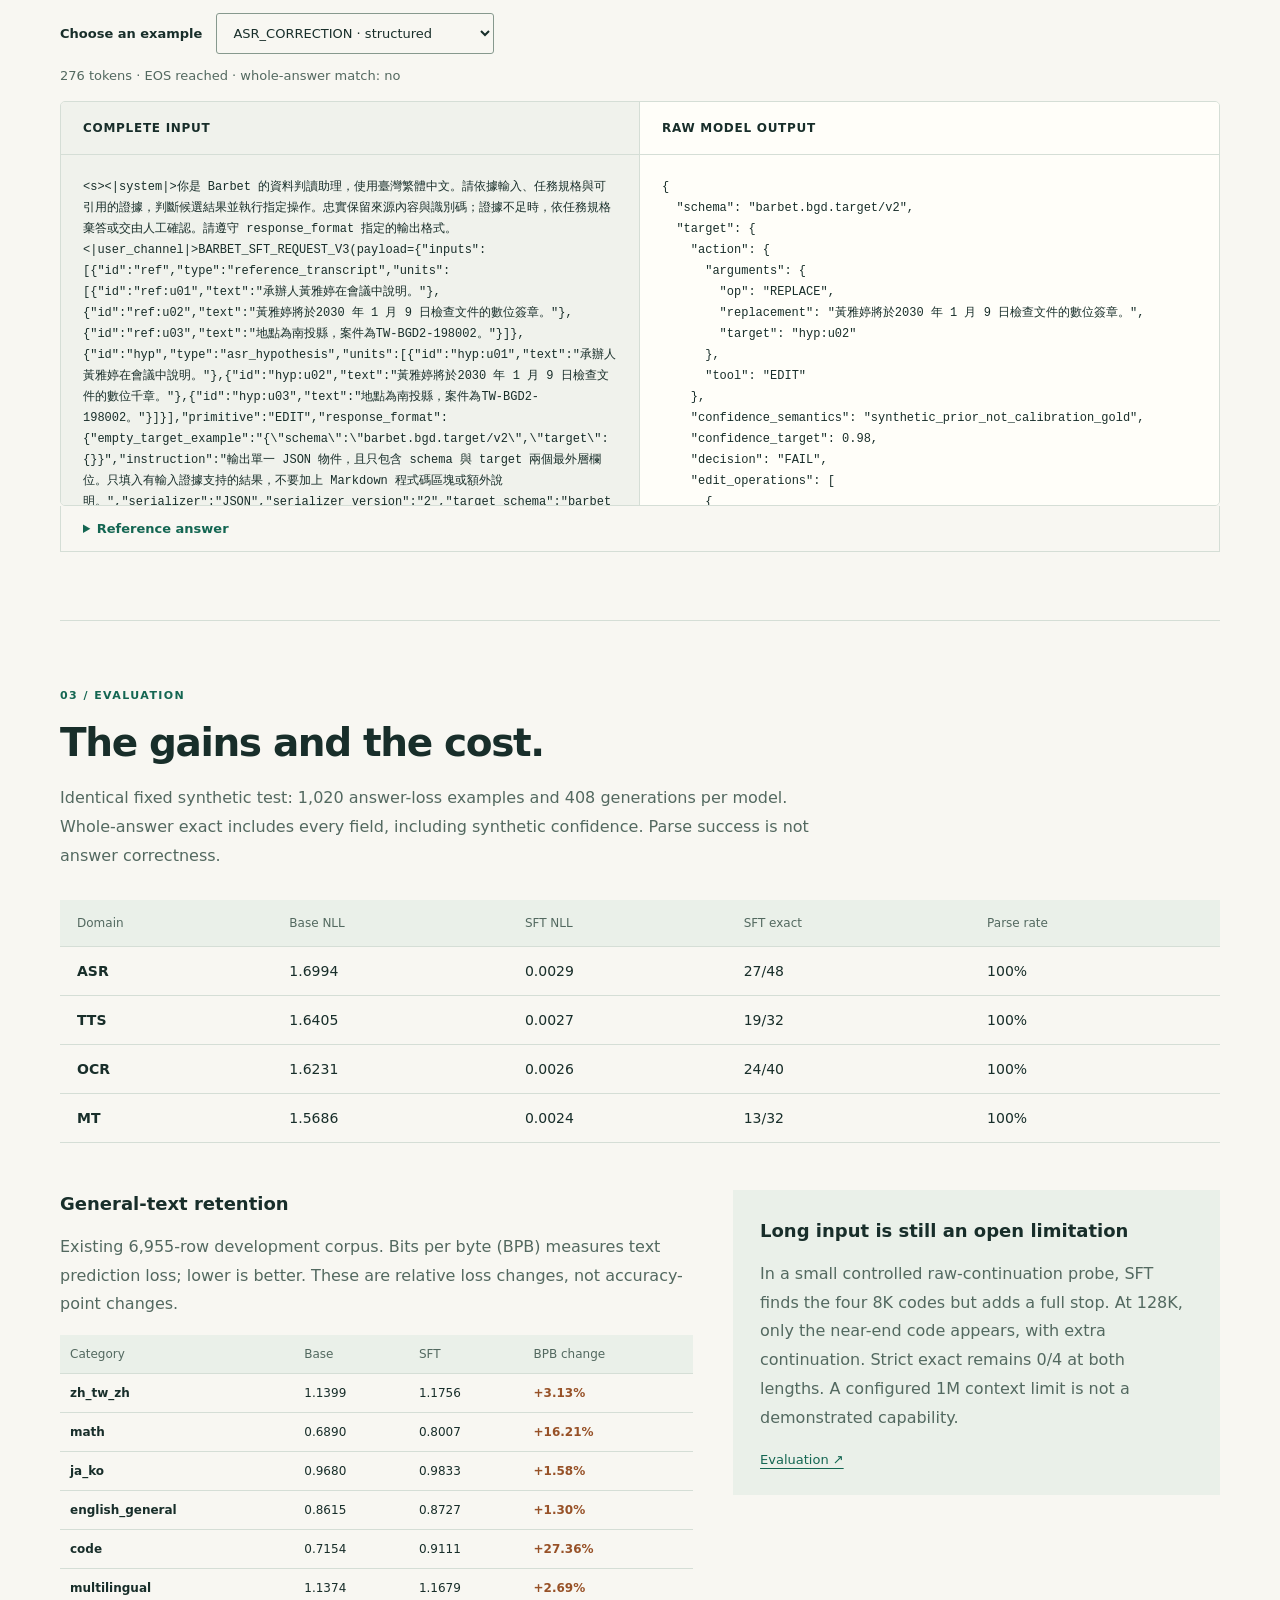
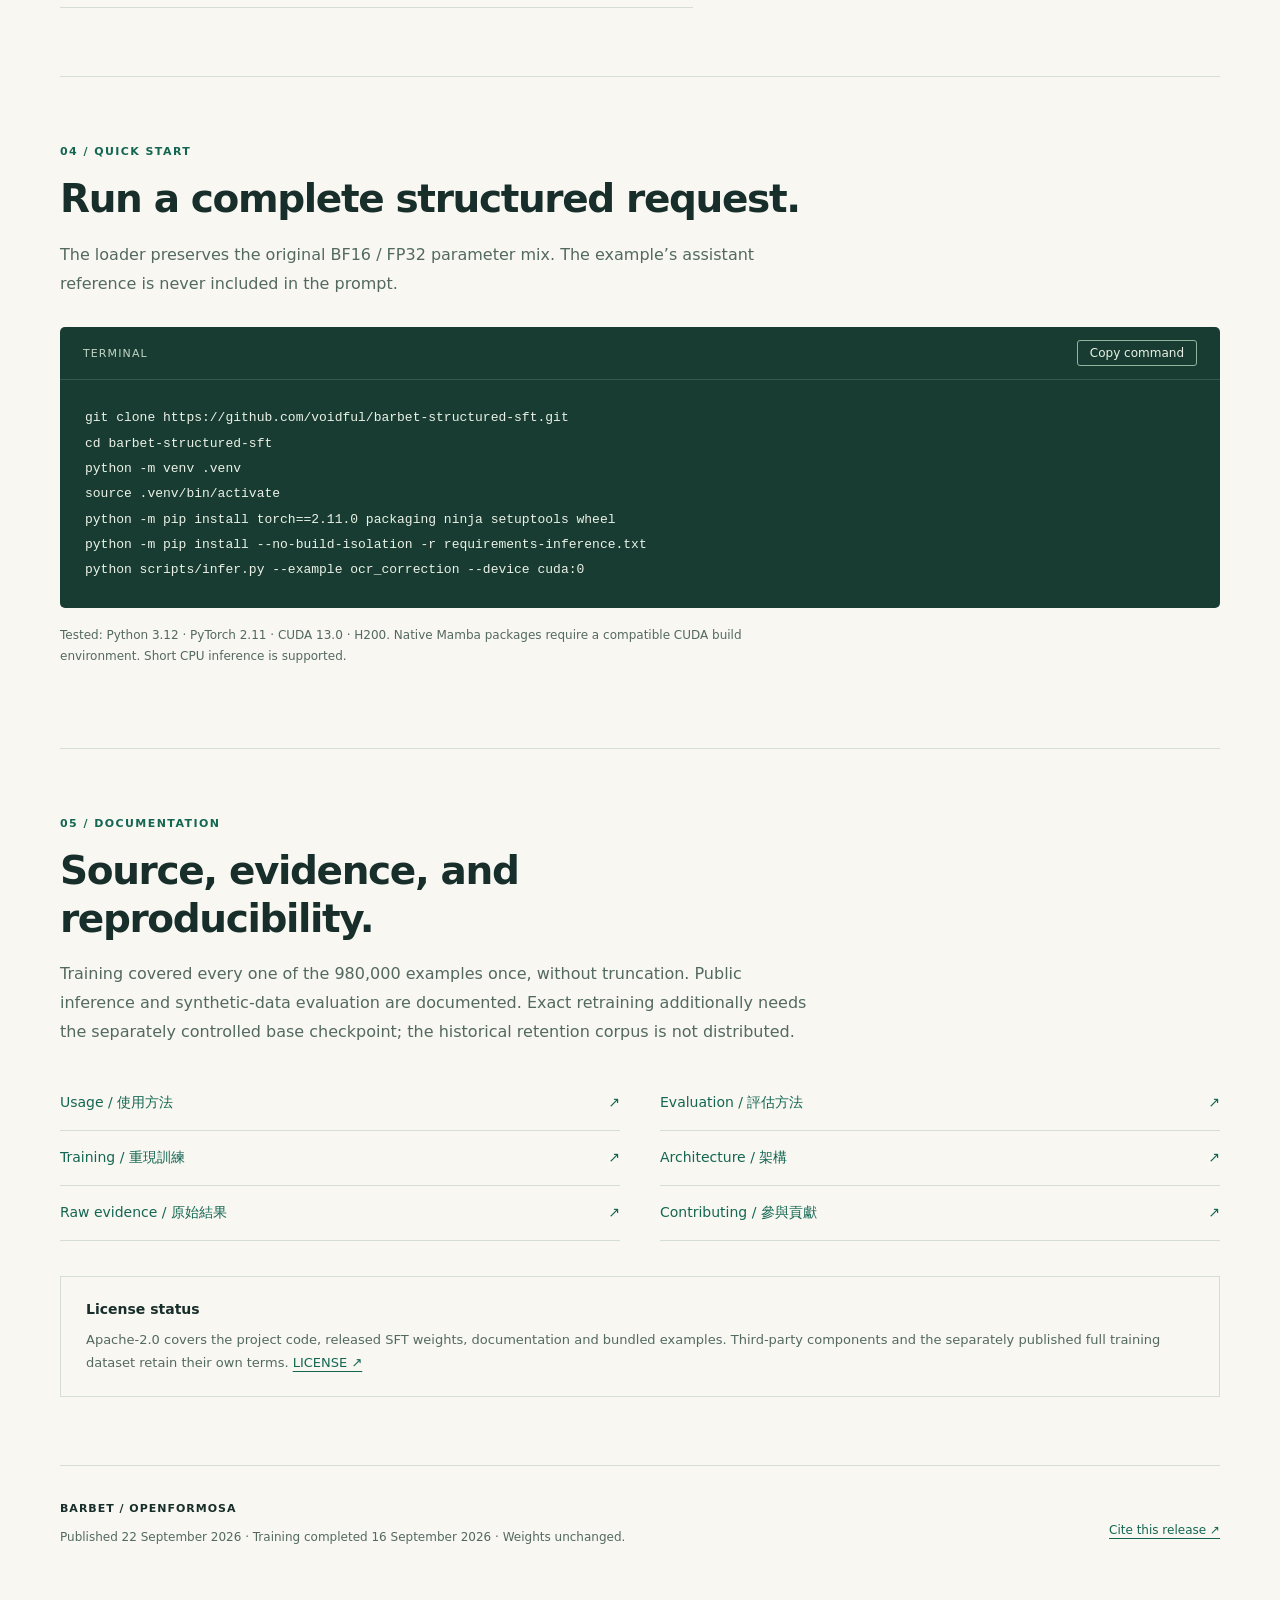
==== commit ee0dbae3: "Adopt Apache-2.0 and publish licensing release v0.1.1" ====
--- a/site/index.html
+++ b/site/index.html
@@ -5,7 +5,7 @@
 <script src="data.js" defer></script><script src="app.js" defer></script></head><body data-language="en">
 <a class="skip" href="#main">Skip to content</a><header><a class="brand" href="index.html"><span class="mark" aria-hidden="true">b.</span> BARBET</a>
 <nav aria-label="Main"><a href="#examples">Predictions</a><a href="#evaluation">Evaluation</a><a href="#docs">Documentation</a><a class="language" href="zh.html">繁體中文</a></nav></header>
-<main id="main"><section class="hero"><div class="eyebrow">OPENFORMOSA · PUBLIC RESEARCH RELEASE</div><h1>Barbet 1B<br><span>Structured SFT</span></h1><p class="subtitle">A text backbone for structured editing and evidence-grounded decisions.</p><p class="intro">One full SFT epoch on Traditional Chinese task data. Explore the exact requests, generated answers, measured gains, and observed failures before building on the checkpoint.</p><div class="actions"><a class="button primary" href="https://huggingface.co/OpenFormosa/barbet-1b-structured-sft">Get model weights ↗</a><a class="button" href="https://github.com/voidful/barbet-structured-sft">View source ↗</a></div><div class="release"><span class="dot"></span> v0.1.0 <span>·</span> 2026.09.22 <span>·</span> Experimental</div></section>
+<main id="main"><section class="hero"><div class="eyebrow">OPENFORMOSA · PUBLIC RESEARCH RELEASE</div><h1>Barbet 1B<br><span>Structured SFT</span></h1><p class="subtitle">A text backbone for structured editing and evidence-grounded decisions.</p><p class="intro">One full SFT epoch on Traditional Chinese task data. Explore the exact requests, generated answers, measured gains, and observed failures before building on the checkpoint.</p><div class="actions"><a class="button primary" href="https://huggingface.co/OpenFormosa/barbet-1b-structured-sft">Get model weights ↗</a><a class="button" href="https://github.com/voidful/barbet-structured-sft">View source ↗</a></div><div class="release"><span class="dot"></span> v0.1.1 <span>·</span> 2026.09.22 <span>·</span> Experimental</div></section>
 <section class="stats" aria-label="Model facts"><div><strong>1.12B</strong><span>Parameters</span></div><div><strong>980,000</strong><span>Training examples</span></div><div><strong>214<span>/408</span></strong><span>Whole-answer exact</span></div><div><strong>408<span>/408</span></strong><span>Parseable responses</span></div></section>
 <section class="scope two"><div><div class="eyebrow">01 / Overview</div><h2>Text in. Structured decisions out.</h2><p>Work with ASR transcripts, TTS written and spoken forms, OCR candidates, and translation revisions. Requests include explicit task contracts and visible reference evidence. Audio encoders, image encoders and speech waveform generation are not included.</p><div class="tags"><span>ASR</span><span>TTS text</span><span>OCR</span><span>Translation</span></div></div><aside class="limits"><span class="small-label">Know the boundary</span><p>Free-form instructions: 0/16 on the fresh diagnostic set. Code BPB regresses 27.36%; mathematics 16.21%. This is a specialized experimental checkpoint, with no demonstrated SFT 1M capability.</p><a href="#evaluation">Evaluation ↓</a></aside></section>
 <section id="examples"><div class="section-heading"><div class="eyebrow">02 / Predictions</div><h2>Read what the model actually said.</h2><p>Eight inputs fixed before inference on 19 September 2026. Four structured requests contain reference text; four plain instructions test a different use pattern. These are recorded outputs, not a live demo or a benchmark.</p></div><div class="example-controls"><label for="example-select">Choose an example</label><select id="example-select"><option value="0">ASR_CORRECTION · structured</option><option value="1">TTS_SPOKEN_FORM · structured</option><option value="2">OCR_CORRECTION · structured</option><option value="3">MT_POST_EDIT · structured</option><option value="4">ASR_natural · plain instruction</option><option value="5">TTS_natural · plain instruction</option><option value="6">OCR_natural · plain instruction</option><option value="7">MT_natural · plain instruction</option></select><p id="example-meta" aria-live="polite"></p></div><div class="example-grid"><div class="input-pane"><h3>Complete input</h3><pre id="example-input" tabindex="0"></pre></div><div class="output-pane"><h3>Raw model output</h3><pre id="example-output" tabindex="0"></pre></div></div><details class="reference"><summary>Reference answer</summary><pre id="example-reference"></pre></details><noscript>Enable JavaScript to browse the recorded examples, or <a href="https://github.com/voidful/barbet-structured-sft/blob/main/reports/predictions_20260919.json">read the raw records</a>.</noscript></section>
@@ -17,5 +17,5 @@
 python -m pip install torch==2.11.0 packaging ninja setuptools wheel
 python -m pip install --no-build-isolation -r requirements-inference.txt
 python scripts/infer.py --example ocr_correction --device cuda:0</pre></div><p class="environment">Tested: Python 3.12 · PyTorch 2.11 · CUDA 13.0 · H200. Native Mamba packages require a compatible CUDA build environment. Short CPU inference is supported.</p></section>
-<section id="docs"><div class="section-heading"><div class="eyebrow">05 / Documentation</div><h2>Source, evidence, and reproducibility.</h2><p>Training covered every one of the 980,000 examples once, without truncation. Public inference and synthetic-data evaluation are documented. Exact retraining additionally needs the separately controlled base checkpoint; the historical retention corpus is not distributed.</p></div><div class="docgrid"><a class="doclink" href="https://github.com/voidful/barbet-structured-sft/blob/main/docs/usage.md"><span>Usage / 使用方法</span><span aria-hidden="true">↗</span></a><a class="doclink" href="https://github.com/voidful/barbet-structured-sft/blob/main/docs/evaluation.md"><span>Evaluation / 評估方法</span><span aria-hidden="true">↗</span></a><a class="doclink" href="https://github.com/voidful/barbet-structured-sft/blob/main/docs/reproducing.md"><span>Training / 重現訓練</span><span aria-hidden="true">↗</span></a><a class="doclink" href="https://github.com/voidful/barbet-structured-sft/blob/main/docs/architecture.md"><span>Architecture / 架構</span><span aria-hidden="true">↗</span></a><a class="doclink" href="https://github.com/voidful/barbet-structured-sft/blob/main/reports/evaluation_summary.json"><span>Raw evidence / 原始結果</span><span aria-hidden="true">↗</span></a><a class="doclink" href="https://github.com/voidful/barbet-structured-sft/blob/main/CONTRIBUTING.md"><span>Contributing / 參與貢獻</span><span aria-hidden="true">↗</span></a></div><div class="license-note"><h3>License status</h3><p>Publicly accessible; an explicit open-source / model license grant remains pending. Existing model metadata is “other”. Public visibility is not treated as an additional license. <a href="https://github.com/voidful/barbet-structured-sft/blob/main/LICENSE">LICENSE ↗</a></p></div></section></main>
+<section id="docs"><div class="section-heading"><div class="eyebrow">05 / Documentation</div><h2>Source, evidence, and reproducibility.</h2><p>Training covered every one of the 980,000 examples once, without truncation. Public inference and synthetic-data evaluation are documented. Exact retraining additionally needs the separately controlled base checkpoint; the historical retention corpus is not distributed.</p></div><div class="docgrid"><a class="doclink" href="https://github.com/voidful/barbet-structured-sft/blob/main/docs/usage.md"><span>Usage / 使用方法</span><span aria-hidden="true">↗</span></a><a class="doclink" href="https://github.com/voidful/barbet-structured-sft/blob/main/docs/evaluation.md"><span>Evaluation / 評估方法</span><span aria-hidden="true">↗</span></a><a class="doclink" href="https://github.com/voidful/barbet-structured-sft/blob/main/docs/reproducing.md"><span>Training / 重現訓練</span><span aria-hidden="true">↗</span></a><a class="doclink" href="https://github.com/voidful/barbet-structured-sft/blob/main/docs/architecture.md"><span>Architecture / 架構</span><span aria-hidden="true">↗</span></a><a class="doclink" href="https://github.com/voidful/barbet-structured-sft/blob/main/reports/evaluation_summary.json"><span>Raw evidence / 原始結果</span><span aria-hidden="true">↗</span></a><a class="doclink" href="https://github.com/voidful/barbet-structured-sft/blob/main/CONTRIBUTING.md"><span>Contributing / 參與貢獻</span><span aria-hidden="true">↗</span></a></div><div class="license-note"><h3>License status</h3><p>Apache-2.0 covers the project code, released SFT weights, documentation and bundled examples. Third-party components and the separately published full training dataset retain their own terms. <a href="https://github.com/voidful/barbet-structured-sft/blob/main/LICENSE">LICENSE ↗</a></p></div></section></main>
 <footer><div><span class="brand">BARBET / OPENFORMOSA</span><p>Published 22 September 2026 · Training completed 16 September 2026 · Weights unchanged.</p></div><a href="https://github.com/voidful/barbet-structured-sft/blob/main/CITATION.cff">Cite this release ↗</a></footer></body></html>
